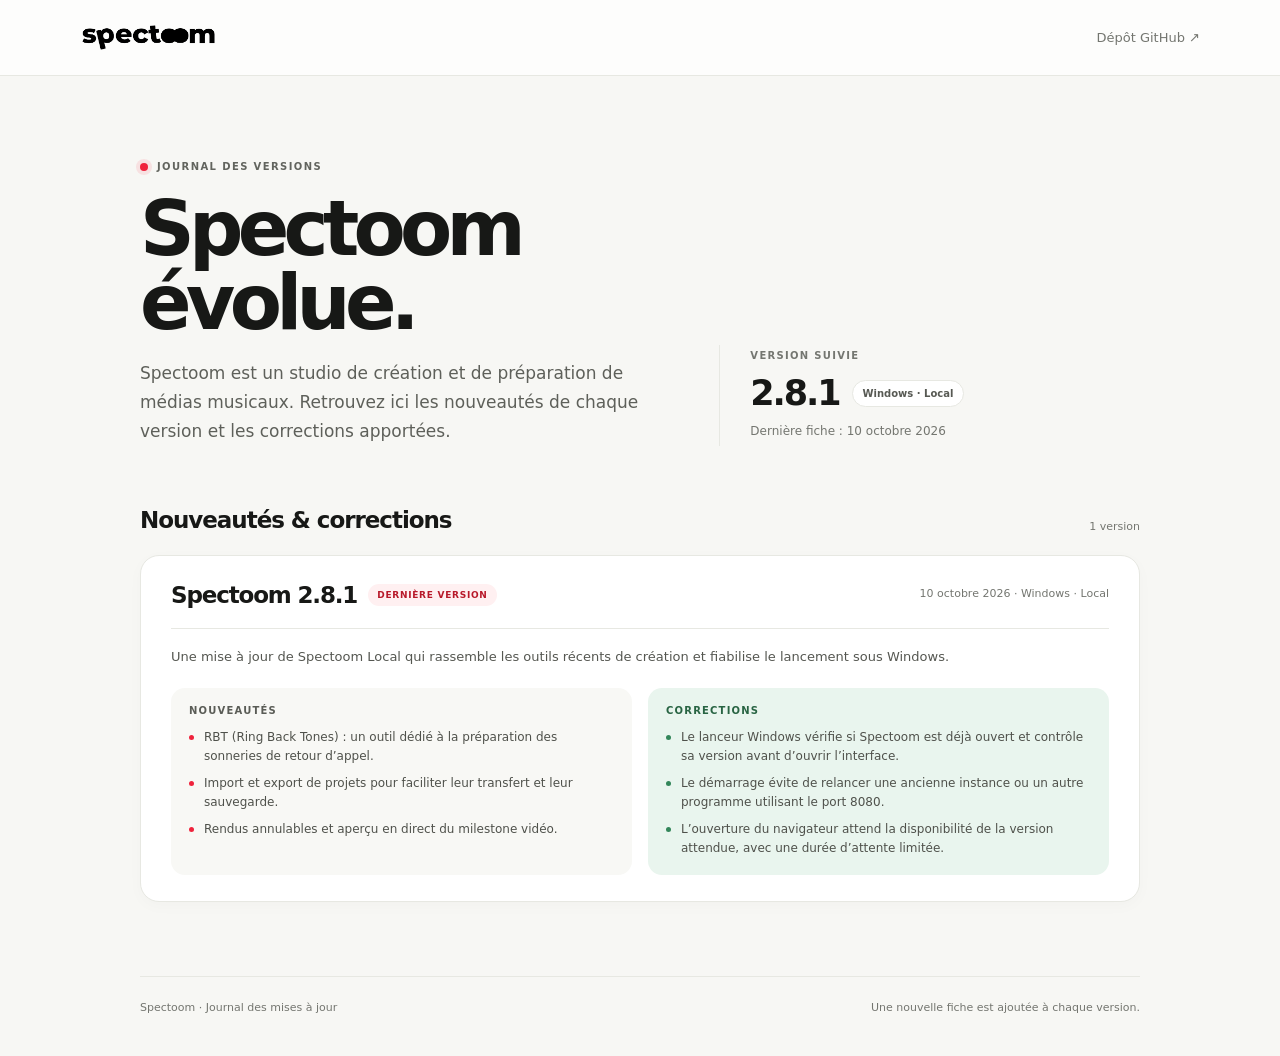
==== docs/index.html @ 12d6ae72 "Add Spectoom updates page and Pages deployment" ====
<!doctype html>
<html lang="fr">
<head>
  <meta charset="utf-8">
  <meta name="viewport" content="width=device-width, initial-scale=1">
  <meta name="theme-color" content="#f7f7f4">
  <meta name="description" content="Le journal officiel des nouveautés et corrections de Spectoom.">
  <title>Spectoom — Mises à jour</title>
  <style>
    :root{--ink:#171816;--muted:#747670;--line:#e7e8e2;--paper:#f7f7f4;--white:#fff;--red:#ef233c;--green:#e9f5ee;--shadow:0 24px 70px rgba(24,26,23,.07)}
    *{box-sizing:border-box}
    html{scroll-behavior:smooth}
    body{margin:0;background:var(--paper);color:var(--ink);font-family:Inter,ui-sans-serif,system-ui,-apple-system,BlinkMacSystemFont,"Segoe UI",sans-serif}
    a{color:inherit}
    .topbar{height:76px;border-bottom:1px solid var(--line);display:flex;align-items:center;justify-content:space-between;padding:0 max(24px,calc((100vw - 1120px)/2));background:rgba(255,255,255,.72)}
    .brand{display:flex;align-items:center;text-decoration:none}
    .brand img{display:block;width:137px;height:auto}
    .toplink{font-size:13px;color:var(--muted);text-decoration:none}.toplink:hover{color:var(--ink)}
    main{width:min(100% - 40px,1000px);margin:0 auto}
    .hero{padding:85px 0 61px;display:grid;grid-template-columns:1.12fr .88fr;align-items:end;gap:44px}
    .eyebrow{display:flex;align-items:center;gap:9px;color:#62645e;text-transform:uppercase;letter-spacing:.14em;font-size:10px;font-weight:800}
    .dot{height:8px;width:8px;border-radius:50%;background:var(--red);box-shadow:0 0 0 4px rgba(239,35,60,.1)}
    h1{font-size:clamp(45px,7vw,76px);line-height:.98;letter-spacing:-.075em;margin:20px 0 18px;font-weight:780}
    .intro{max-width:550px;color:#5e605a;font-size:17px;line-height:1.7;margin:0}
    .hero-side{border-left:1px solid var(--line);padding:5px 0 4px 30px}
    .side-label{font-size:10px;text-transform:uppercase;letter-spacing:.13em;color:var(--muted);font-weight:800}
    .current{margin-top:12px;display:flex;align-items:center;gap:12px}
    .current strong{font-size:35px;letter-spacing:-.06em}.badge{padding:7px 10px;border-radius:999px;background:#fff;border:1px solid var(--line);font-size:10px;font-weight:750;color:#575953}
    .side-note{margin:9px 0 0;color:var(--muted);font-size:12px;line-height:1.6}
    .section-head{display:flex;justify-content:space-between;align-items:end;margin:0 0 22px}
    .section-head h2{font-size:23px;letter-spacing:-.045em;margin:0}
    .count{font-size:11px;color:var(--muted)}
    #releases{display:grid;gap:16px;padding-bottom:74px}
    .release{background:var(--white);border:1px solid var(--line);border-radius:19px;padding:26px 30px;box-shadow:0 4px 16px rgba(24,26,23,.025)}
    .release-top{display:flex;justify-content:space-between;gap:18px;align-items:flex-start;padding-bottom:20px;border-bottom:1px solid var(--line)}
    .release-title{display:flex;align-items:center;flex-wrap:wrap;gap:11px}
    .release-title h3{font-size:23px;letter-spacing:-.05em;margin:0}
    .latest{font-size:9px;font-weight:850;text-transform:uppercase;letter-spacing:.08em;color:#b8192a;background:#fff0f1;border-radius:999px;padding:6px 9px}
    .release-date{text-align:right;white-space:nowrap;color:var(--muted);font-size:11px;padding-top:5px}
    .release-summary{margin:17px 0 21px;line-height:1.65;color:#555751;font-size:13px}
    .details{display:grid;grid-template-columns:1fr 1fr;gap:16px}
    .detail{border-radius:14px;padding:17px 18px;background:#f8f8f5}
    .detail.fix{background:var(--green)}
    .detail h4{margin:0 0 12px;font-size:10px;text-transform:uppercase;letter-spacing:.12em;color:#5a5c56}
    .detail.fix h4{color:#286443}
    ul{padding:0;margin:0;list-style:none;display:grid;gap:9px}
    li{position:relative;padding-left:15px;color:#4f514b;font-size:12px;line-height:1.55}
    li:before{content:"";position:absolute;left:0;top:.57em;width:5px;height:5px;border-radius:50%;background:var(--red)}
    .fix li:before{background:#33865a}
    .loading,.error{border:1px dashed #d6d7d1;border-radius:15px;padding:24px;color:var(--muted);font-size:13px}
    footer{border-top:1px solid var(--line);padding:24px 0 42px;color:var(--muted);font-size:11px;display:flex;justify-content:space-between;gap:18px}
    @media(max-width:700px){.topbar{height:66px;padding:0 20px}.brand img{width:120px}.hero{padding:57px 0 42px;grid-template-columns:1fr;gap:27px}.hero-side{border-left:0;border-top:1px solid var(--line);padding:20px 0 0}.intro{font-size:15px}.release{padding:21px 19px}.release-top{flex-direction:column;gap:8px}.release-date{text-align:left;padding:0}.details{grid-template-columns:1fr}.section-head{align-items:center}footer{flex-direction:column}}
    @media(prefers-reduced-motion:reduce){html{scroll-behavior:auto}}
  </style>
</head>
<body>
  <header class="topbar">
    <a class="brand" href="./" aria-label="Spectoom, accueil">
      <img src="./assets/spectoom-black.png" alt="Spectoom">
    </a>
    <a class="toplink" href="https://github.com/coolbinary7/spectoom" target="_blank" rel="noreferrer">Dépôt GitHub ↗</a>
  </header>
  <main>
    <section class="hero">
      <div>
        <div class="eyebrow"><span class="dot"></span> Journal des versions</div>
        <h1>Spectoom<br>évolue.</h1>
        <p class="intro">Spectoom est un studio de création et de préparation de médias musicaux. Retrouvez ici les nouveautés de chaque version et les corrections apportées.</p>
      </div>
      <aside class="hero-side">
        <div class="side-label">Version suivie</div>
        <div class="current"><strong id="current-version">—</strong><span class="badge" id="current-channel">Chargement</span></div>
        <p class="side-note" id="current-date">Le journal se met à jour à chaque nouvelle version publiée.</p>
      </aside>
    </section>
    <section aria-labelledby="history-title">
      <div class="section-head"><h2 id="history-title">Nouveautés & corrections</h2><span class="count" id="release-count"></span></div>
      <div id="releases" aria-live="polite"><div class="loading">Chargement du journal…</div></div>
    </section>
    <footer><span>Spectoom · Journal des mises à jour</span><span>Une nouvelle fiche est ajoutée à chaque version.</span></footer>
  </main>
  <script>
    const list = document.querySelector('#releases');
    const esc = (value) => String(value ?? '').replace(/[&<>"']/g, ch => ({'&':'&amp;','<':'&lt;','>':'&gt;','"':'&quot;',"'":'&#39;'}[ch]));
    const items = (values) => (values || []).map(value => '<li>'+esc(value)+'</li>').join('');
    fetch('./updates.json')
      .then(response => { if (!response.ok) throw new Error('updates.json unavailable'); return response.json(); })
      .then(data => {
        const releases = [...data.releases].sort((a,b) => b.date.localeCompare(a.date));
        const latest = releases[0];
        if (latest) {
          document.querySelector('#current-version').textContent = latest.version;
          document.querySelector('#current-channel').textContent = latest.channel;
          document.querySelector('#current-date').textContent = 'Dernière fiche : ' + latest.dateLabel;
        }
        document.querySelector('#release-count').textContent = releases.length + (releases.length > 1 ? ' versions' : ' version');
        list.innerHTML = releases.map((release,index) => '<article class="release"><div class="release-top"><div class="release-title"><h3>Spectoom '+esc(release.version)+'</h3>'+(index===0?'<span class="latest">Dernière version</span>':'')+'</div><time class="release-date" datetime="'+esc(release.date)+'">'+esc(release.dateLabel)+' · '+esc(release.channel)+'</time></div><p class="release-summary">'+esc(release.summary)+'</p><div class="details"><section class="detail"><h4>Nouveautés</h4><ul>'+items(release.features)+'</ul></section><section class="detail fix"><h4>Corrections</h4><ul>'+items(release.fixes)+'</ul></section></div></article>').join('');
      })
      .catch(() => { list.innerHTML = '<div class="error">Le journal ne peut pas être chargé pour le moment. Réessayez dans quelques instants.</div>'; });
  </script>
</body>
</html>
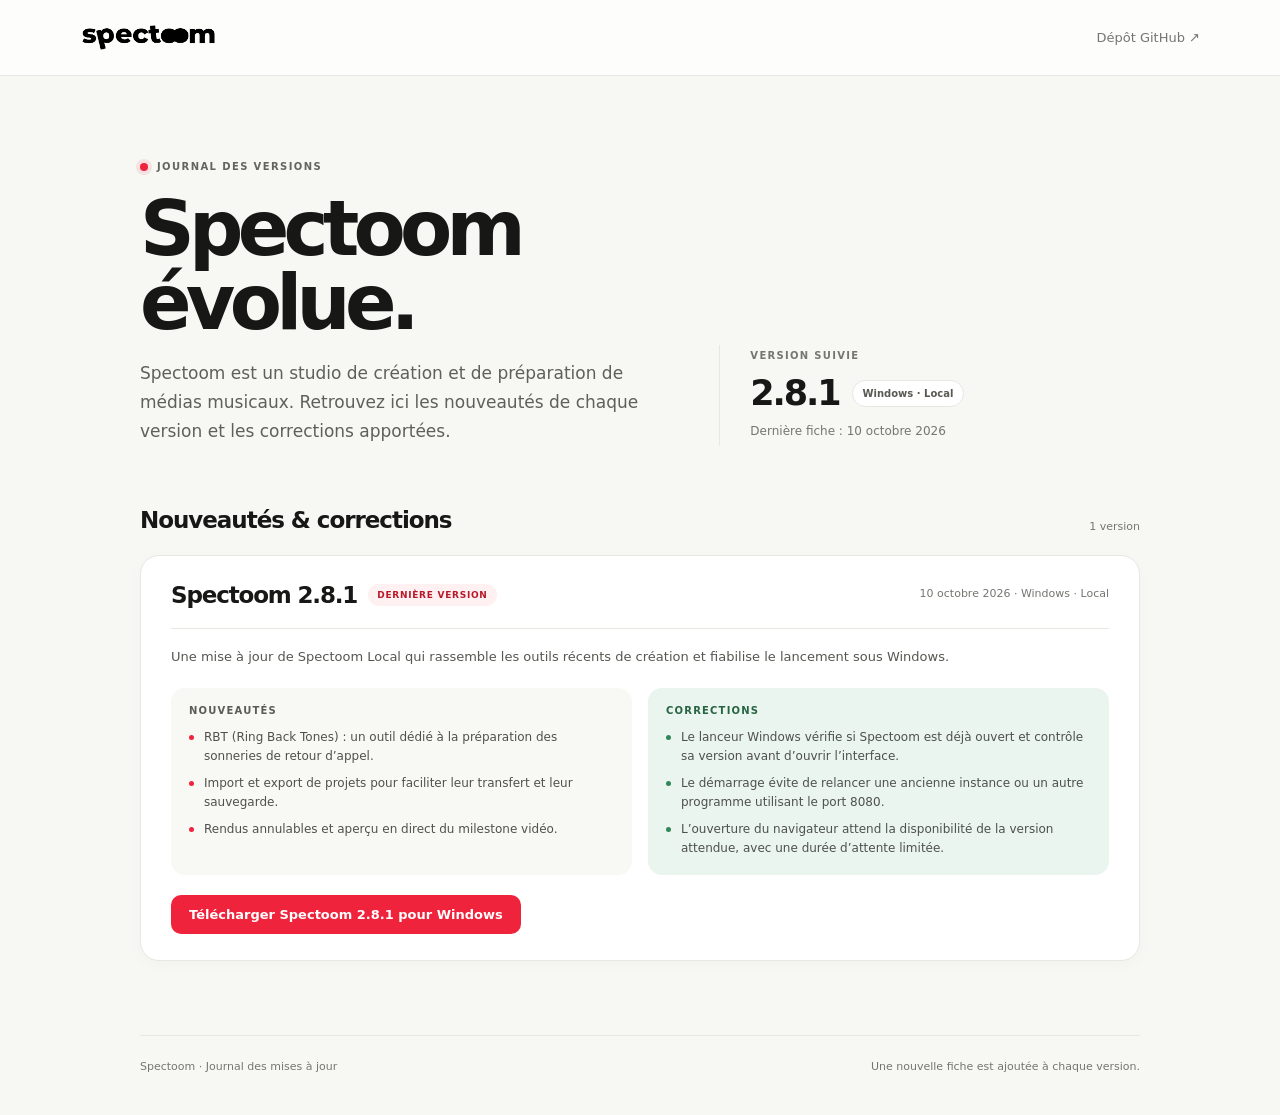
==== commit a4a48734: "Add Windows download for Spectoom Local 2.8.1" ====
--- a/docs/index.html
+++ b/docs/index.html
@@ -47,6 +47,8 @@
     li{position:relative;padding-left:15px;color:#4f514b;font-size:12px;line-height:1.55}
     li:before{content:"";position:absolute;left:0;top:.57em;width:5px;height:5px;border-radius:50%;background:var(--red)}
     .fix li:before{background:#33865a}
+    .download{display:inline-flex;align-items:center;margin-top:20px;padding:12px 18px;border-radius:10px;background:var(--red);color:#fff;font-size:13px;font-weight:750;text-decoration:none}
+    .download:hover{background:#ce1c32}.download:focus-visible{outline:3px solid var(--ink);outline-offset:3px}
     .loading,.error{border:1px dashed #d6d7d1;border-radius:15px;padding:24px;color:var(--muted);font-size:13px}
     footer{border-top:1px solid var(--line);padding:24px 0 42px;color:var(--muted);font-size:11px;display:flex;justify-content:space-between;gap:18px}
     @media(max-width:700px){.topbar{height:66px;padding:0 20px}.brand img{width:120px}.hero{padding:57px 0 42px;grid-template-columns:1fr;gap:27px}.hero-side{border-left:0;border-top:1px solid var(--line);padding:20px 0 0}.intro{font-size:15px}.release{padding:21px 19px}.release-top{flex-direction:column;gap:8px}.release-date{text-align:left;padding:0}.details{grid-template-columns:1fr}.section-head{align-items:center}footer{flex-direction:column}}
@@ -94,7 +96,7 @@
           document.querySelector('#current-date').textContent = 'Dernière fiche : ' + latest.dateLabel;
         }
         document.querySelector('#release-count').textContent = releases.length + (releases.length > 1 ? ' versions' : ' version');
-        list.innerHTML = releases.map((release,index) => '<article class="release"><div class="release-top"><div class="release-title"><h3>Spectoom '+esc(release.version)+'</h3>'+(index===0?'<span class="latest">Dernière version</span>':'')+'</div><time class="release-date" datetime="'+esc(release.date)+'">'+esc(release.dateLabel)+' · '+esc(release.channel)+'</time></div><p class="release-summary">'+esc(release.summary)+'</p><div class="details"><section class="detail"><h4>Nouveautés</h4><ul>'+items(release.features)+'</ul></section><section class="detail fix"><h4>Corrections</h4><ul>'+items(release.fixes)+'</ul></section></div></article>').join('');
+        list.innerHTML = releases.map((release,index) => '<article class="release"><div class="release-top"><div class="release-title"><h3>Spectoom '+esc(release.version)+'</h3>'+(index===0?'<span class="latest">Dernière version</span>':'')+'</div><time class="release-date" datetime="'+esc(release.date)+'">'+esc(release.dateLabel)+' · '+esc(release.channel)+'</time></div><p class="release-summary">'+esc(release.summary)+'</p><div class="details"><section class="detail"><h4>Nouveautés</h4><ul>'+items(release.features)+'</ul></section><section class="detail fix"><h4>Corrections</h4><ul>'+items(release.fixes)+'</ul></section></div>'+(release.downloadUrl?'<a class="download" href="'+esc(release.downloadUrl)+'" download>Télécharger Spectoom '+esc(release.version)+' pour Windows</a>':'')+'</article>').join('');
       })
       .catch(() => { list.innerHTML = '<div class="error">Le journal ne peut pas être chargé pour le moment. Réessayez dans quelques instants.</div>'; });
   </script>
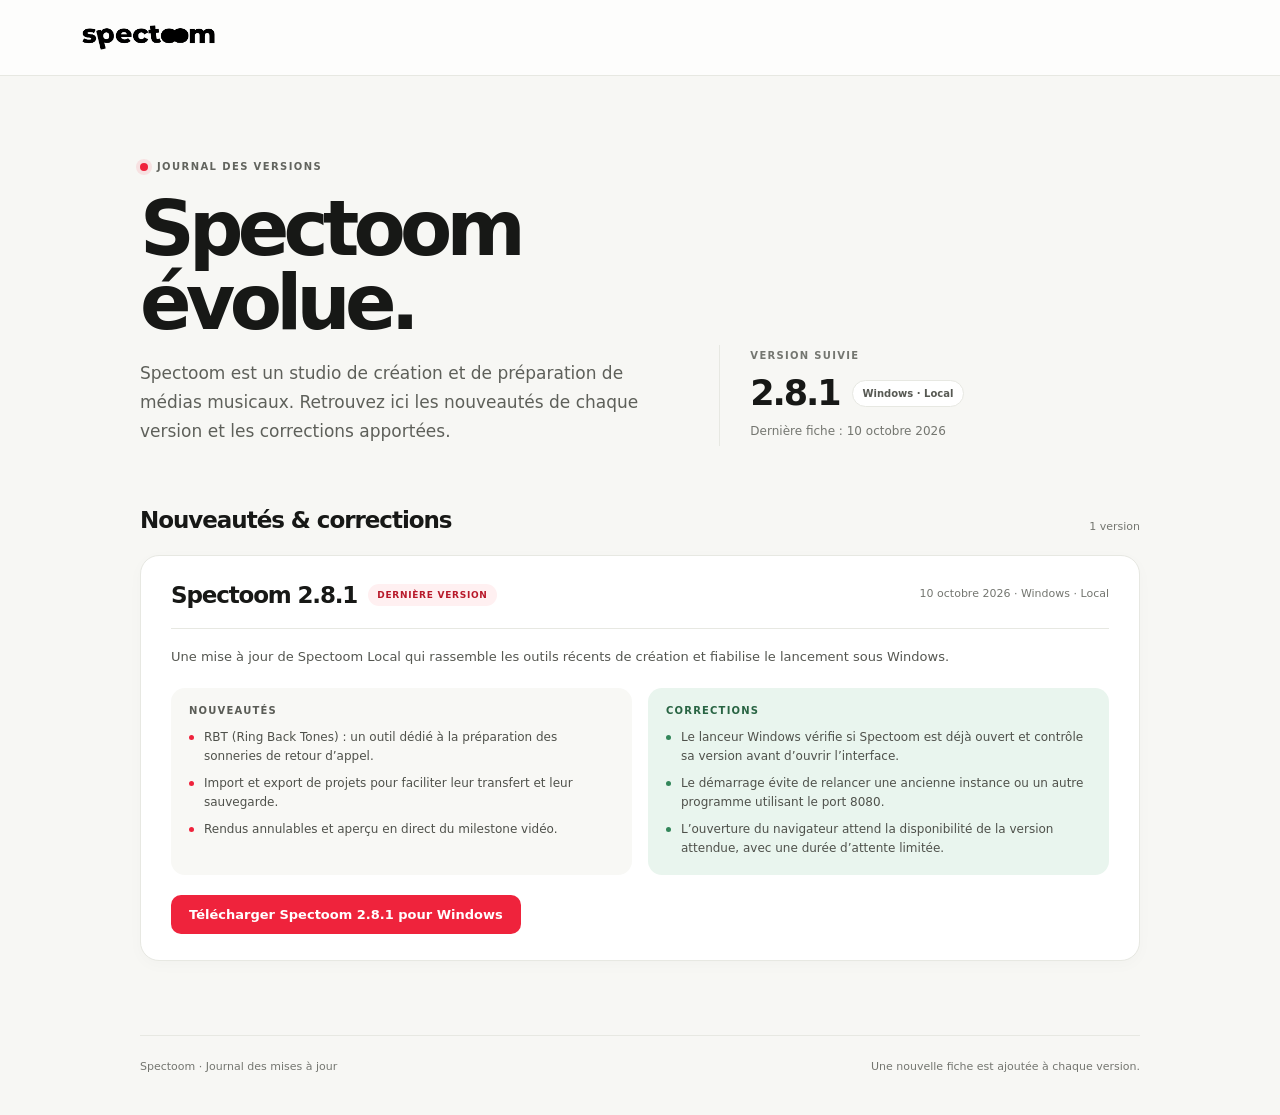
==== commit f9b7f6d5: "Remove GitHub repository link from site header" ====
--- a/docs/index.html
+++ b/docs/index.html
@@ -60,7 +60,6 @@
     <a class="brand" href="./" aria-label="Spectoom, accueil">
       <img src="./assets/spectoom-black.png" alt="Spectoom">
     </a>
-    <a class="toplink" href="https://github.com/coolbinary7/spectoom" target="_blank" rel="noreferrer">Dépôt GitHub ↗</a>
   </header>
   <main>
     <section class="hero">
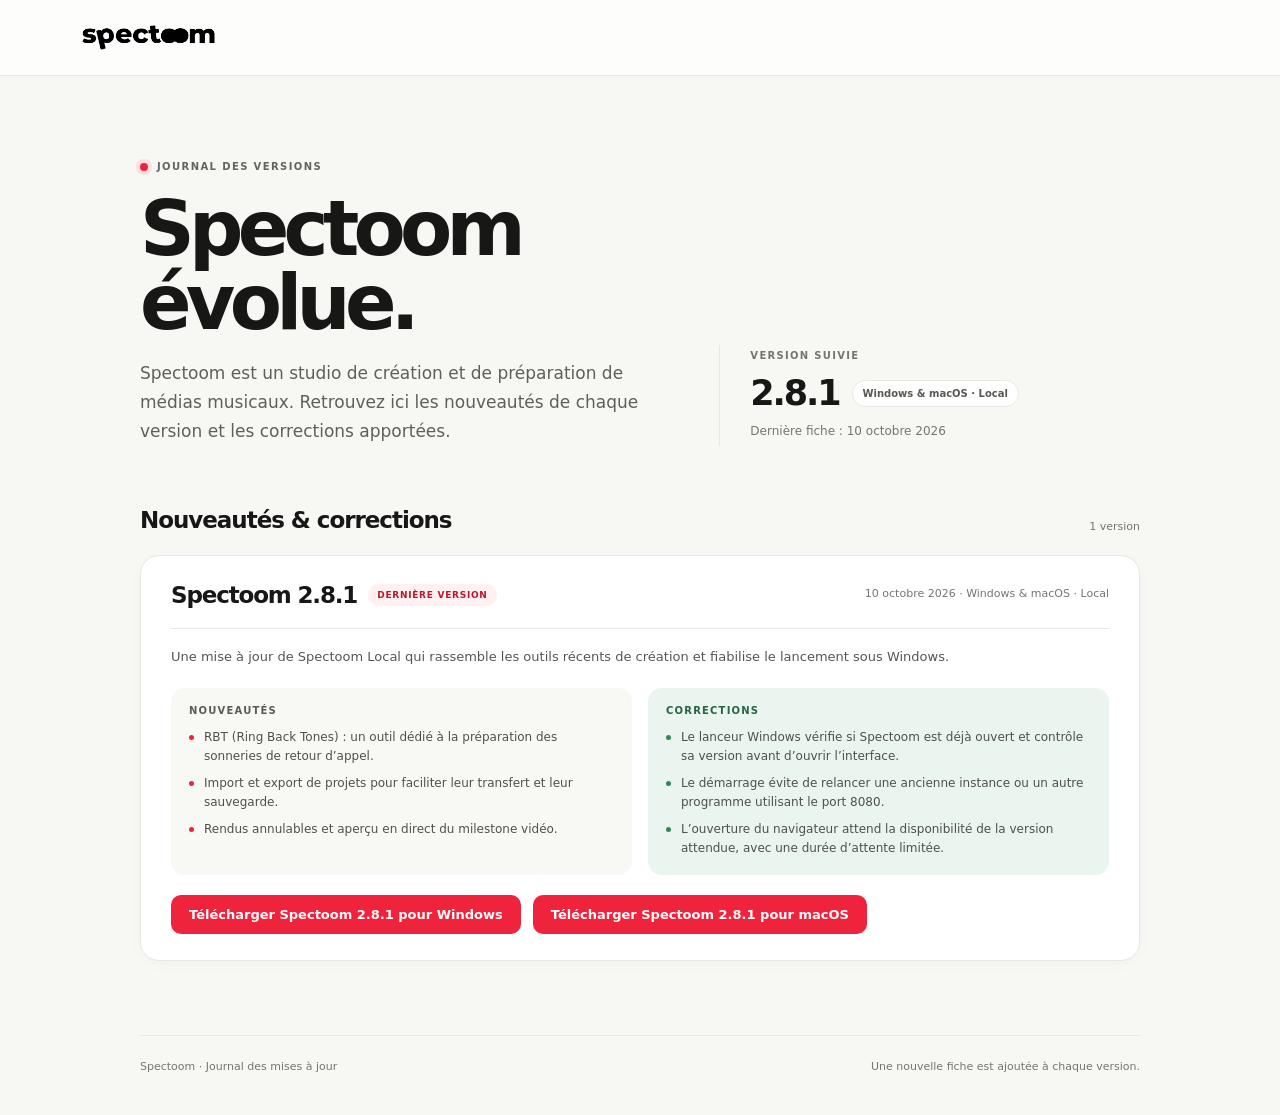
==== commit f1757837: "Add macOS download for Spectoom Local 2.8.1" ====
--- a/docs/index.html
+++ b/docs/index.html
@@ -47,7 +47,7 @@
     li{position:relative;padding-left:15px;color:#4f514b;font-size:12px;line-height:1.55}
     li:before{content:"";position:absolute;left:0;top:.57em;width:5px;height:5px;border-radius:50%;background:var(--red)}
     .fix li:before{background:#33865a}
-    .download{display:inline-flex;align-items:center;margin-top:20px;padding:12px 18px;border-radius:10px;background:var(--red);color:#fff;font-size:13px;font-weight:750;text-decoration:none}
+    .download{display:inline-flex;align-items:center;margin-top:20px;margin-right:12px;padding:12px 18px;border-radius:10px;background:var(--red);color:#fff;font-size:13px;font-weight:750;text-decoration:none}
     .download:hover{background:#ce1c32}.download:focus-visible{outline:3px solid var(--ink);outline-offset:3px}
     .loading,.error{border:1px dashed #d6d7d1;border-radius:15px;padding:24px;color:var(--muted);font-size:13px}
     footer{border-top:1px solid var(--line);padding:24px 0 42px;color:var(--muted);font-size:11px;display:flex;justify-content:space-between;gap:18px}
@@ -95,7 +95,7 @@
           document.querySelector('#current-date').textContent = 'Dernière fiche : ' + latest.dateLabel;
         }
         document.querySelector('#release-count').textContent = releases.length + (releases.length > 1 ? ' versions' : ' version');
-        list.innerHTML = releases.map((release,index) => '<article class="release"><div class="release-top"><div class="release-title"><h3>Spectoom '+esc(release.version)+'</h3>'+(index===0?'<span class="latest">Dernière version</span>':'')+'</div><time class="release-date" datetime="'+esc(release.date)+'">'+esc(release.dateLabel)+' · '+esc(release.channel)+'</time></div><p class="release-summary">'+esc(release.summary)+'</p><div class="details"><section class="detail"><h4>Nouveautés</h4><ul>'+items(release.features)+'</ul></section><section class="detail fix"><h4>Corrections</h4><ul>'+items(release.fixes)+'</ul></section></div>'+(release.downloadUrl?'<a class="download" href="'+esc(release.downloadUrl)+'" download>Télécharger Spectoom '+esc(release.version)+' pour Windows</a>':'')+'</article>').join('');
+        list.innerHTML = releases.map((release,index) => '<article class="release"><div class="release-top"><div class="release-title"><h3>Spectoom '+esc(release.version)+'</h3>'+(index===0?'<span class="latest">Dernière version</span>':'')+'</div><time class="release-date" datetime="'+esc(release.date)+'">'+esc(release.dateLabel)+' · '+esc(release.channel)+'</time></div><p class="release-summary">'+esc(release.summary)+'</p><div class="details"><section class="detail"><h4>Nouveautés</h4><ul>'+items(release.features)+'</ul></section><section class="detail fix"><h4>Corrections</h4><ul>'+items(release.fixes)+'</ul></section></div>'+(release.downloadUrl?'<a class="download" href="'+esc(release.downloadUrl)+'" download>Télécharger Spectoom '+esc(release.version)+' pour Windows</a>':'')+(release.macDownloadUrl?'<a class="download" href="'+esc(release.macDownloadUrl)+'" download>Télécharger Spectoom '+esc(release.version)+' pour macOS</a>':'')+'</article>').join('');
       })
       .catch(() => { list.innerHTML = '<div class="error">Le journal ne peut pas être chargé pour le moment. Réessayez dans quelques instants.</div>'; });
   </script>
